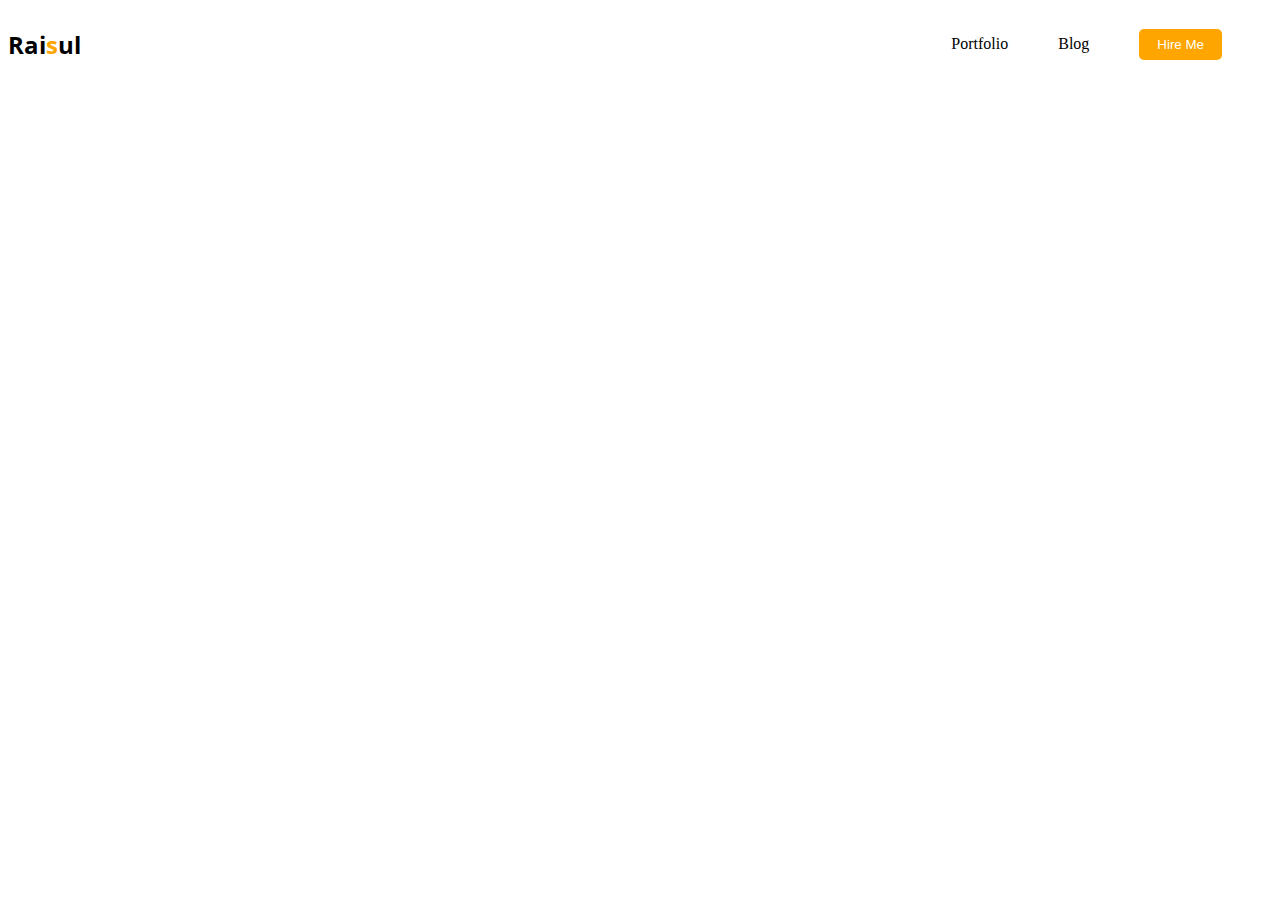
==== home.html @ 1bb80752 "updated" ====
<!DOCTYPE html>
<html lang="en">
<head>
    <meta charset="UTF-8">
    <meta name="viewport" content="width=device-width, initial-scale=1.0">
    <title>Web Development Portfolio</title>
    <link rel="stylesheet" href="home.css">
    <link rel="preconnect" href="https://fonts.googleapis.com">
<link rel="preconnect" href="https://fonts.gstatic.com" crossorigin>
<link href="https://fonts.googleapis.com/css2?family=Mooli&family=Open+Sans:wght@800&display=swap" rel="stylesheet">
</head>
<body>
    <header>
        <h2>Rai<span>s</span>ul</h2>
        <nav>
            <ul>
                <li>Portfolio</li>
                <li>Blog</li>
                <li><button>Hire Me</button></li>
            </ul>
        </nav>
    </header>
    <main>

    </main>
    <footer>

    </footer>
</body>
</html>
---- home.css ----
body{
    
}
header{
    display: flex;
    justify-content: space-between;
    align-items: center;
}
h2{
    font-family: 'Mooli', sans-serif;
    font-family: 'Open Sans', sans-serif;
    font-weight: 800px;
}
nav ul li{
    list-style: none;
    margin-right: 50px;
    
}
nav ul{
    display: flex;
    align-items: center;
    /* margin-right: 20px; */
}
span{
    color: orange;
}
button{
    background-color: orange;
    border-radius: 5px;
    border: 0;
    color: white;
    padding: 8px 18px 8px 18px;
}
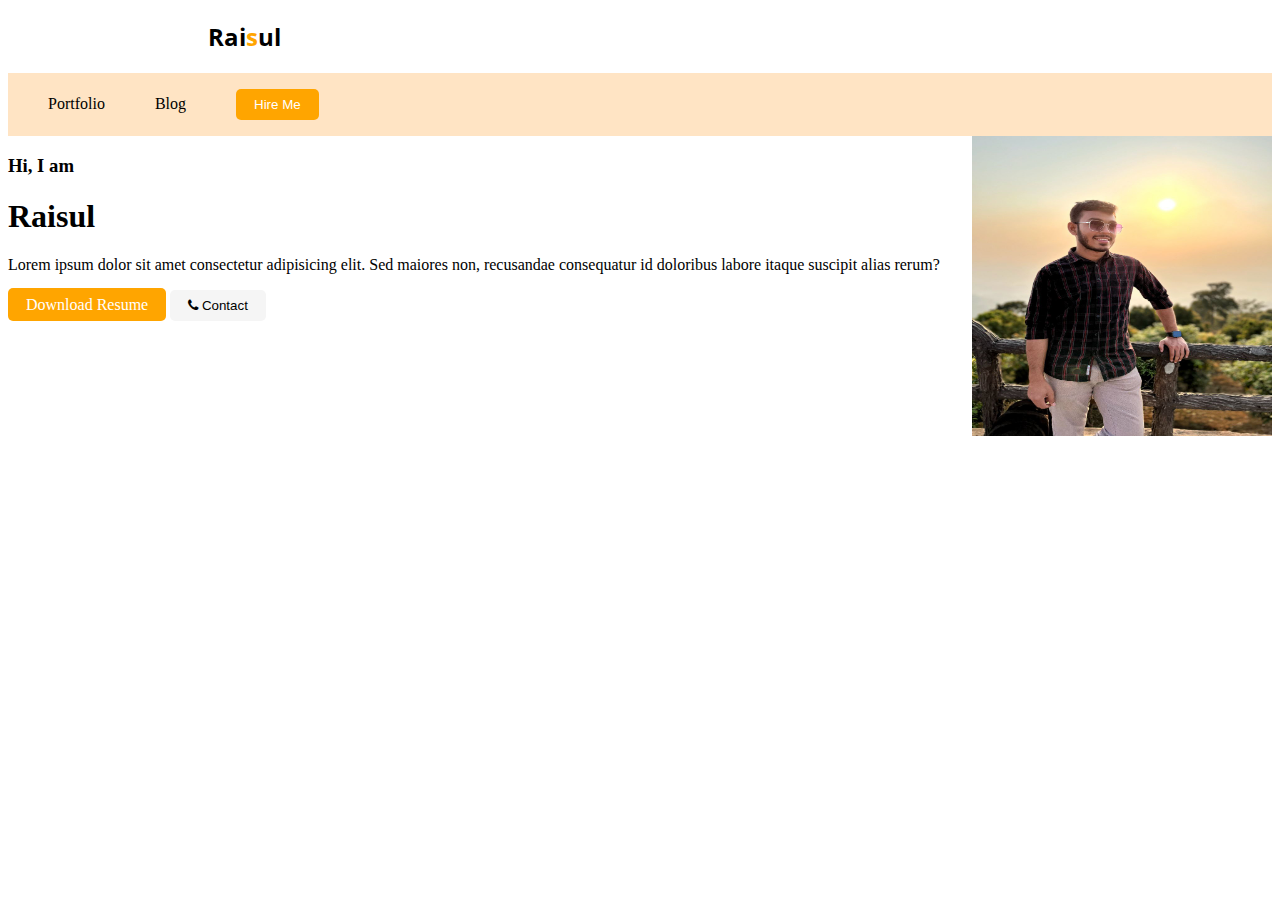
==== commit db9df48f: "updated" ====
--- a/home.html
+++ b/home.html
@@ -8,9 +8,10 @@
     <link rel="preconnect" href="https://fonts.googleapis.com">
 <link rel="preconnect" href="https://fonts.gstatic.com" crossorigin>
 <link href="https://fonts.googleapis.com/css2?family=Mooli&family=Open+Sans:wght@800&display=swap" rel="stylesheet">
+<link rel="stylesheet" href="https://cdnjs.cloudflare.com/ajax/libs/font-awesome/4.7.0/css/font-awesome.min.css">
 </head>
 <body>
-    <header>
+    <header class="header">
         <h2>Rai<span>s</span>ul</h2>
         <nav>
             <ul>
@@ -19,6 +20,16 @@
                 <li><button>Hire Me</button></li>
             </ul>
         </nav>
+        <div class="banner">
+            <div>
+                <h3>Hi, I am</h3>
+                <h1>Raisul</h1>
+                <p>Lorem ipsum dolor sit amet consectetur adipisicing elit. Sed maiores non, recusandae consequatur id doloribus labore itaque suscipit alias rerum?</p>
+                <a href="MD_RAISUL_ISLAM_CV.pdf" download target="_blank">Download Resume</a>
+                <button class="contact-btn"><i class="fa fa-phone"></i> Contact</button>
+            </div>
+            <img src="My_Photo.jpg">
+        </div>
     </header>
     <main>
 
--- a/home.css
+++ b/home.css
@@ -1,15 +1,17 @@
 body{
     
 }
-header{
+nav{
     display: flex;
     justify-content: space-between;
     align-items: center;
+    background-color: bisque;
 }
 h2{
     font-family: 'Mooli', sans-serif;
     font-family: 'Open Sans', sans-serif;
     font-weight: 800px;
+    margin-left: 200px;
 }
 nav ul li{
     list-style: none;
@@ -24,10 +26,26 @@
 span{
     color: orange;
 }
-button{
+button, a{
     background-color: orange;
     border-radius: 5px;
     border: 0;
     color: white;
     padding: 8px 18px 8px 18px;
+    text-decoration: none;
+}
+.contact-btn{
+    background-color: whitesmoke;
+    color: black;
+    border-radius: 5px;
+    border: 0;
+    padding: 8px 18px 8px 18px;
+}
+img{
+    height: 300px;
+    width: 300px;
+}
+.banner{
+    display: flex;
+    justify-content: space-between;
 }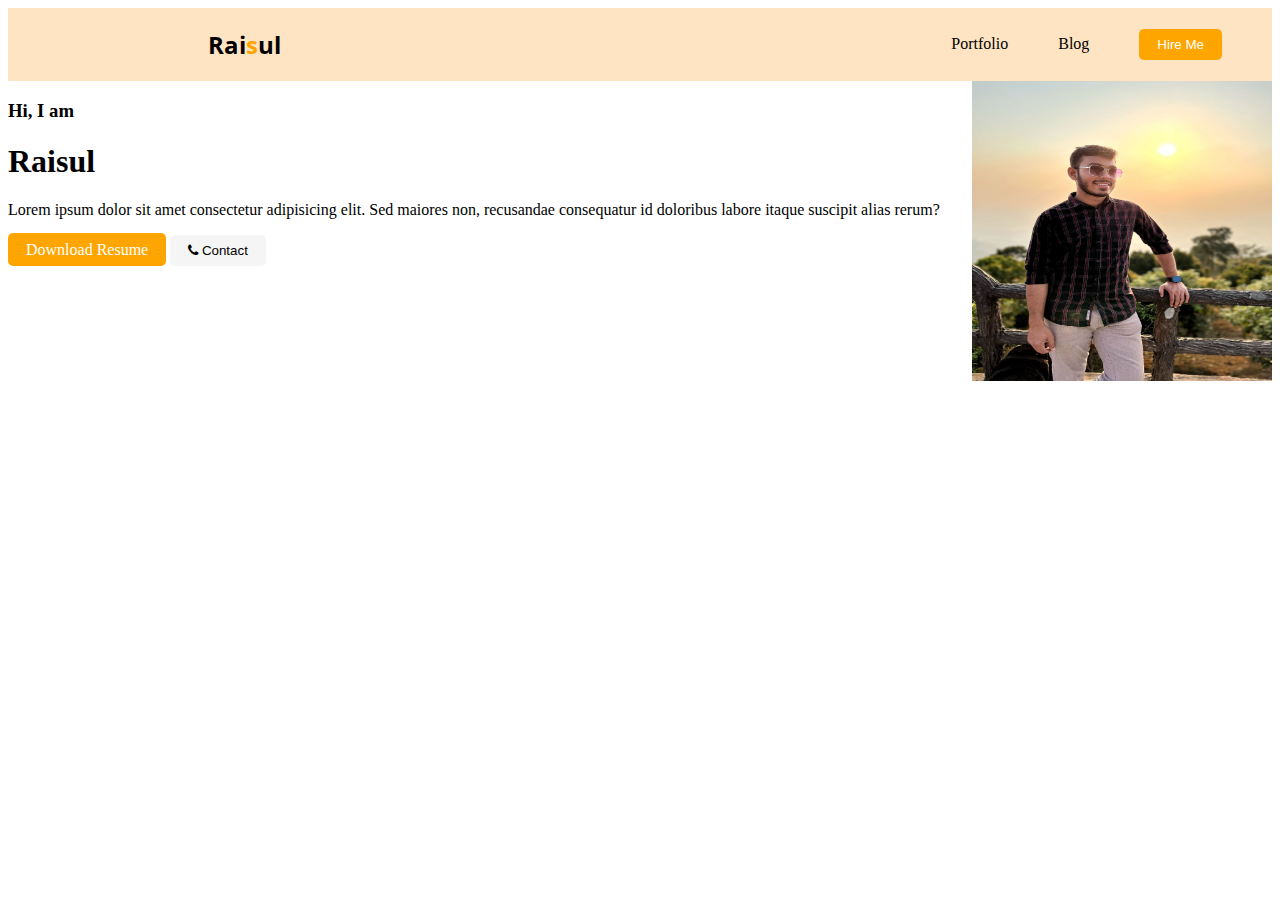
==== commit fa61410a: "updated" ====
--- a/home.html
+++ b/home.html
@@ -12,8 +12,9 @@
 </head>
 <body>
     <header class="header">
-        <h2>Rai<span>s</span>ul</h2>
+        
         <nav>
+            <h2>Rai<span>s</span>ul</h2>
             <ul>
                 <li>Portfolio</li>
                 <li>Blog</li>
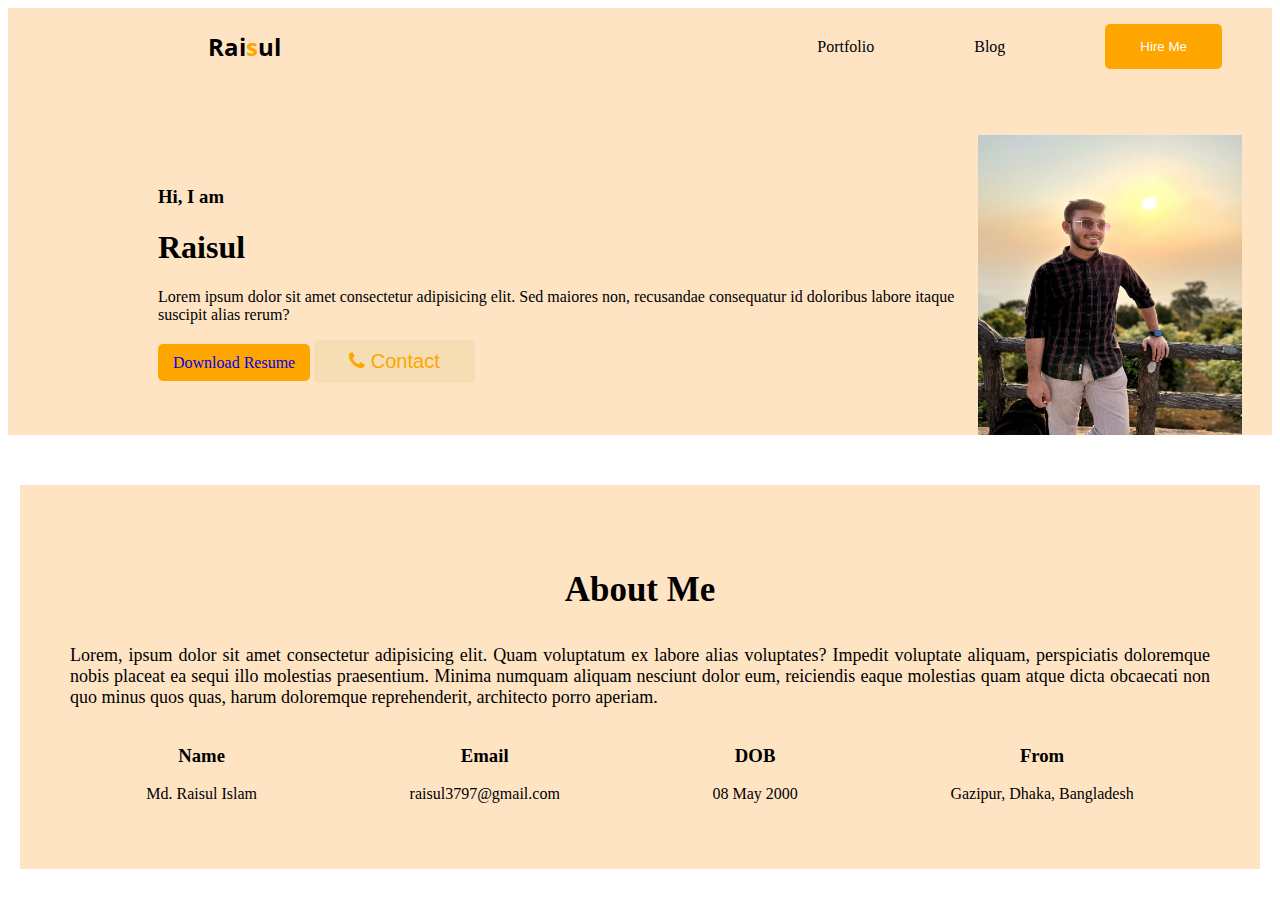
==== commit 899465b3: "updated" ====
--- a/home.html
+++ b/home.html
@@ -33,7 +33,29 @@
         </div>
     </header>
     <main>
-
+        <section class="main">
+            <h3 class="about">About Me</h3>
+            <p class="description">Lorem, ipsum dolor sit amet consectetur adipisicing elit. Quam voluptatum ex labore alias voluptates? Impedit voluptate aliquam, perspiciatis doloremque nobis placeat ea sequi illo molestias praesentium. Minima numquam aliquam nesciunt dolor eum, reiciendis eaque molestias quam atque dicta obcaecati non quo minus quos quas, harum doloremque reprehenderit, architecto porro aperiam.</p>
+            <div class="main2">
+                <div class="about-info">
+                    <h3 class="info-title">Name</h3>
+                    <p class="info-description">Md. Raisul Islam</p>
+                </div>
+                <div class="about-info">
+                    <h3 class="info-title">Email</h3>
+                    <p class="info-description">raisul3797@gmail.com</p>
+                </div>
+                <div class="about-info">
+                    <h3 class="info-title">DOB</h3>
+                    <p class="info-description">08 May 2000</p>
+                </div>
+                <div class="about-info">
+                    <h3 class="info-title">From</h3>
+                    <p class="info-description">Gazipur, Dhaka, Bangladesh</p>
+                </div>
+            </div>
+        </section>
+       
     </main>
     <footer>
 
--- a/home.css
+++ b/home.css
@@ -1,5 +1,8 @@
 body{
     
+}
+header{
+    margin-bottom: 50px;
 }
 nav{
     display: flex;
@@ -15,7 +18,7 @@
 }
 nav ul li{
     list-style: none;
-    margin-right: 50px;
+    margin: 0 50px;
     
 }
 nav ul{
@@ -26,26 +29,70 @@
 span{
     color: orange;
 }
-button, a{
+a{
+    text-decoration: none;
+    background-color: orange;
+    padding: 10px 15px;
+    border-radius: 5px;
+}
+button{
     background-color: orange;
     border-radius: 5px;
     border: 0;
     color: white;
-    padding: 8px 18px 8px 18px;
-    text-decoration: none;
+    padding: 15px 35px;
+    text-decoration: none; 
 }
 .contact-btn{
-    background-color: whitesmoke;
-    color: black;
+    color: orange;
+    background-color: wheat;
     border-radius: 5px;
     border: 0;
-    padding: 8px 18px 8px 18px;
+    padding: 10px 35px;
+    font-size: 20px;
 }
 img{
     height: 300px;
     width: 300px;
+    margin-top: 20px;
 }
 .banner{
+    background-color: bisque;
     display: flex;
+    align-items: center;
     justify-content: space-between;
+    padding: 30px 30px 0 150px;
+}
+.about{
+    text-align: center;
+    font-size: 35px;
+}
+.description{
+    font-size: 18PX;
+    text-align: justify;
+    
+}
+
+.main{
+    /* margin: 130px 0; */
+    max-width: 1140px;
+    background-color: bisque;
+    
+    align-items: center;
+    justify-content: center;
+    margin: 0 auto;
+    padding: 50px;
+}
+main{
+    margin: 0 auto;
+}
+.main2{
+    display: flex;
+    justify-content: space-around;
+}
+.info-title{
+    text-align: center;
+}
+.info-description{
+    font-weight: 700px;
 }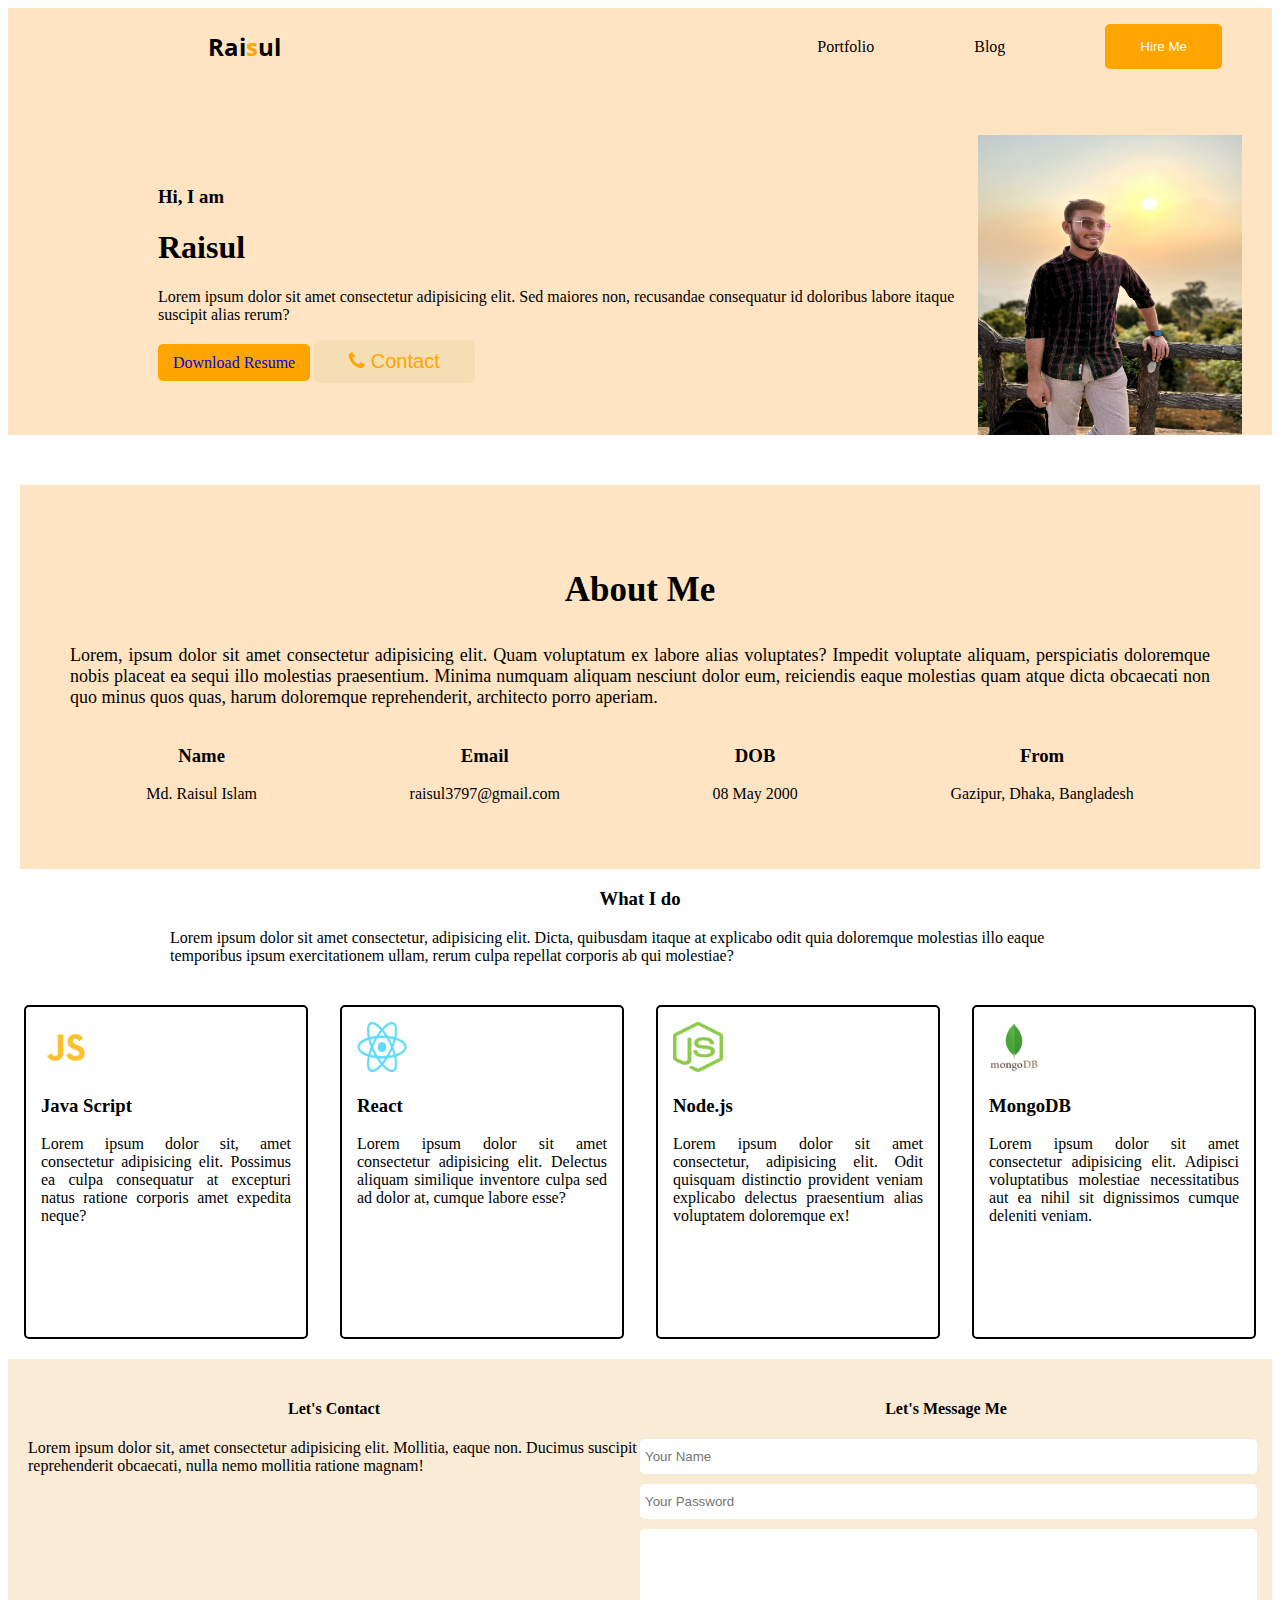
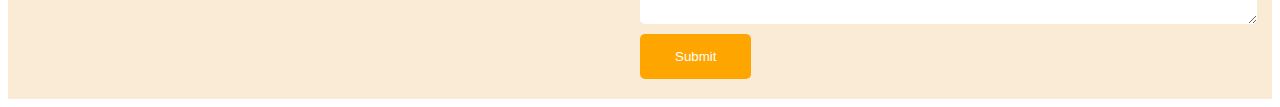
==== commit ccbf6b19: "updated" ====
--- a/home.html
+++ b/home.html
@@ -53,12 +53,51 @@
                     <h3 class="info-title">From</h3>
                     <p class="info-description">Gazipur, Dhaka, Bangladesh</p>
                 </div>
+            </div>            
+        </section>
+        <div class="main3">
+            <h3 class="what">What I do</h3>
+            <p  id="main3">Lorem ipsum dolor sit amet consectetur, adipisicing elit. Dicta, quibusdam itaque at explicabo odit quia doloremque molestias illo eaque temporibus ipsum exercitationem ullam, rerum culpa repellat corporis ab qui molestiae?</p>
+        </div>
+        <div class="main4">
+            <div class="sub-main">
+                <img src="js.png" id="img1">
+                <h3 class="skills">Java Script</h3>
+                <p class="para">Lorem ipsum dolor sit, amet consectetur adipisicing elit. Possimus ea culpa consequatur at excepturi natus ratione corporis amet expedita neque?</p>
             </div>
-        </section>
-       
+            <div class="sub-main">
+                <img src="React.png" id="img2">
+                <h3 class="skills">React</h3>
+                <p class="para">Lorem ipsum dolor sit amet consectetur adipisicing elit. Delectus aliquam similique inventore culpa sed ad dolor at, cumque labore esse?</p>
+            </div>
+            <div class="sub-main">
+                <img src="node-js.png" id="img3">
+                <h3 class="skills">Node.js</h3>
+                <p class="para">Lorem ipsum dolor sit amet consectetur, adipisicing elit. Odit quisquam distinctio provident veniam explicabo delectus praesentium alias voluptatem doloremque ex!</p>
+            </div>
+            <div class="sub-main">
+                <img src="mongodb.png" id="img4">
+                <h3 class="skills">MongoDB</h3>
+                <p class="para">Lorem ipsum dolor sit amet consectetur adipisicing elit. Adipisci voluptatibus molestiae necessitatibus aut ea nihil sit dignissimos cumque deleniti veniam.</p>
+            </div>
+        </div>
     </main>
     <footer>
-
+        <div class="footer">
+            <div class="footer-left">
+                <h4>Let's Contact</h4>
+                <p>Lorem ipsum dolor sit, amet consectetur adipisicing elit. Mollitia, eaque non. Ducimus suscipit reprehenderit obcaecati, nulla nemo mollitia ratione magnam!</p>
+            </div>
+            <div class="footer-right">
+                <h4>Let's Message Me</h4>
+                <form action="">
+                    <input type="text" placeholder="Your Name">
+                    <input type="password" placeholder="Your Password">
+                    <textarea name="" id="" cols="21" rows="5"></textarea>
+                    <button type="submit">Submit</button>
+                </form>
+            </div>
+        </div>
     </footer>
 </body>
 </html>--- a/home.css
+++ b/home.css
@@ -95,4 +95,59 @@
 }
 .info-description{
     font-weight: 700px;
+}
+#main3{
+    max-width: 940px;
+    margin: 0 auto;
+}
+.what{
+    text-align: center;
+}
+#img1,#img2,#img3,#img4{
+    height: 50px;
+    width: 50px;
+    justify-content: center;
+    align-items: center;
+    margin: 0 auto;
+}
+.sub-main{
+    height: 300px;
+    width: 250px;
+    border: 2px solid black;
+    border-radius: 5px;
+    padding: 15px;
+    gap: 24px;
+}
+.main4{
+    margin-top: 40px;
+    display: flex;
+    justify-content: space-around;
+}
+.para{
+    text-align: justify;
+   
+}
+.footer{
+    display: flex;
+    margin-top: 20px;
+    background-color: antiquewhite;
+    justify-content: space-between;
+    padding: 20px;
+}
+.footer-right{
+    width: 50%;
+}
+.footer-left{
+    width: 50%;
+}
+h4{
+    text-align: center;
+}
+input, textarea{
+    display: block;
+    margin-bottom: 10px;
+    width: 100%;
+    padding: 10px 0 10px 5px ;
+    border: 0;
+    border-radius: 5px;
 }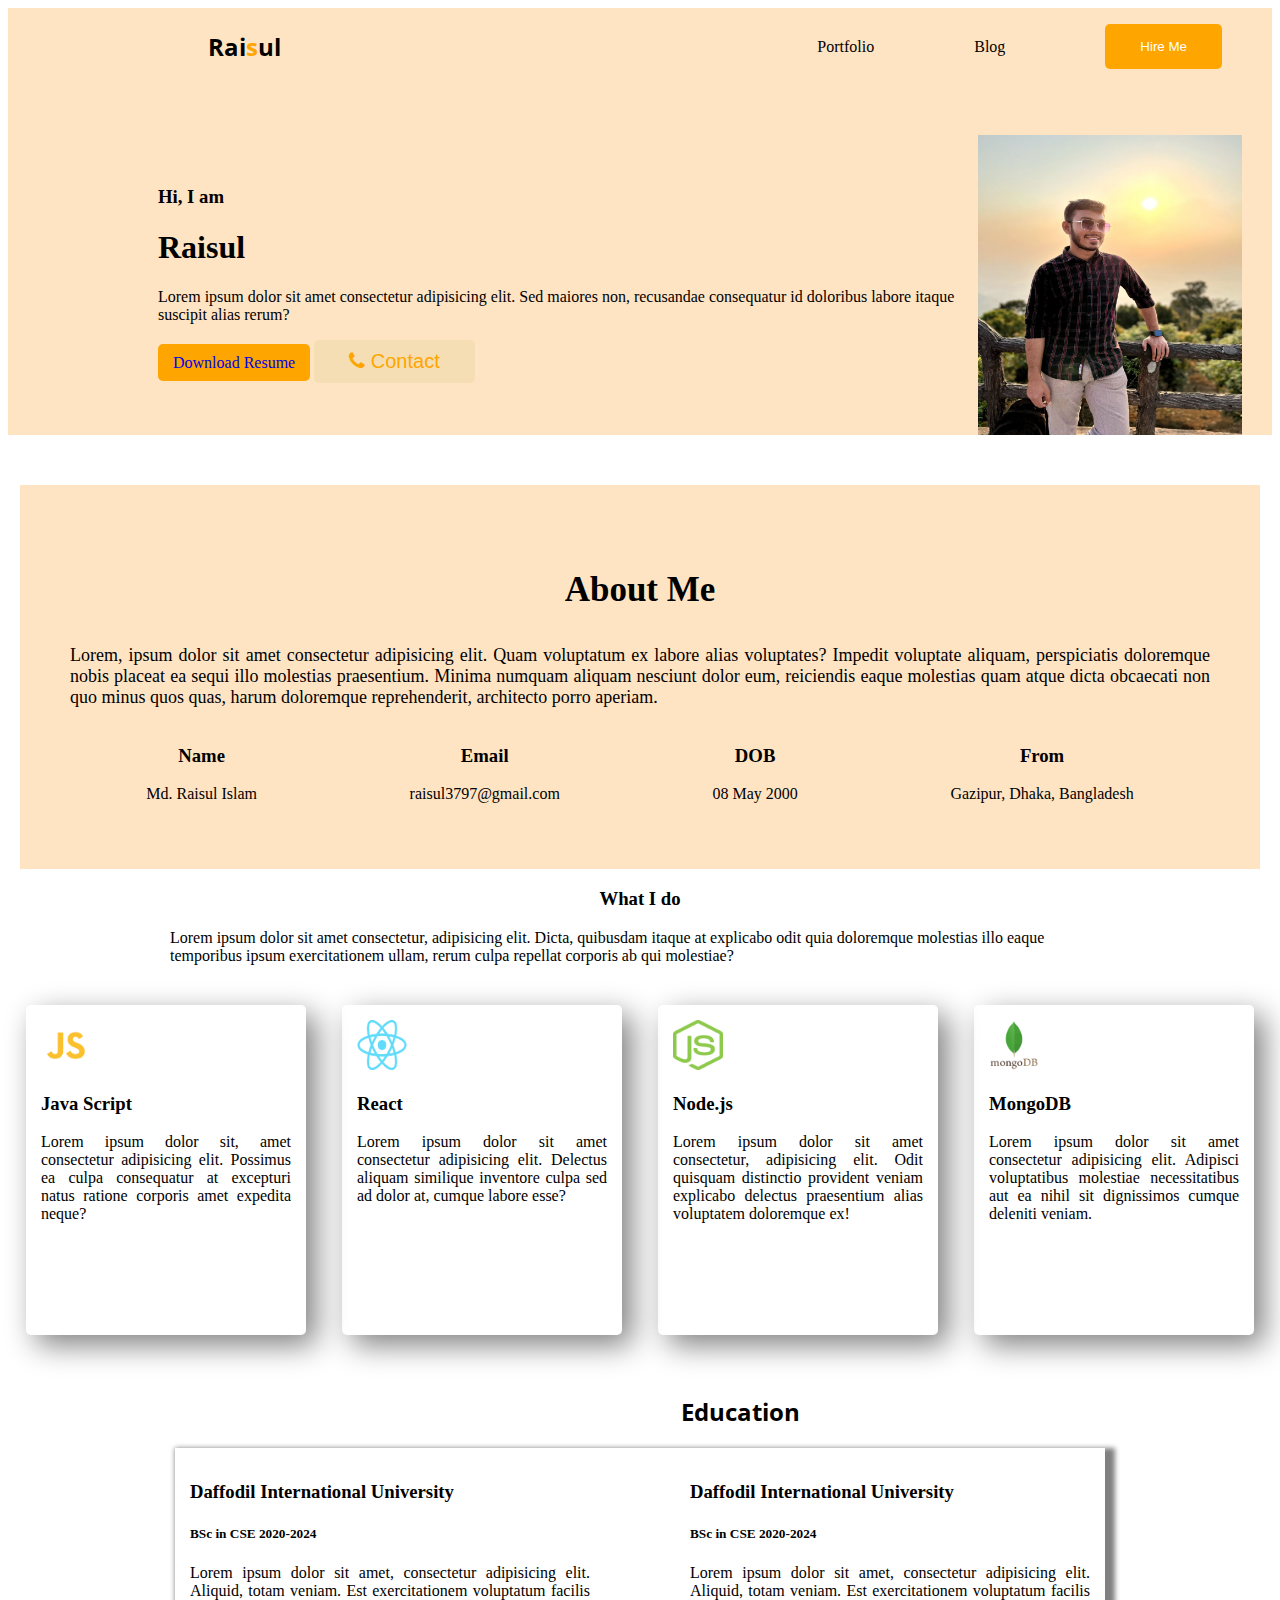
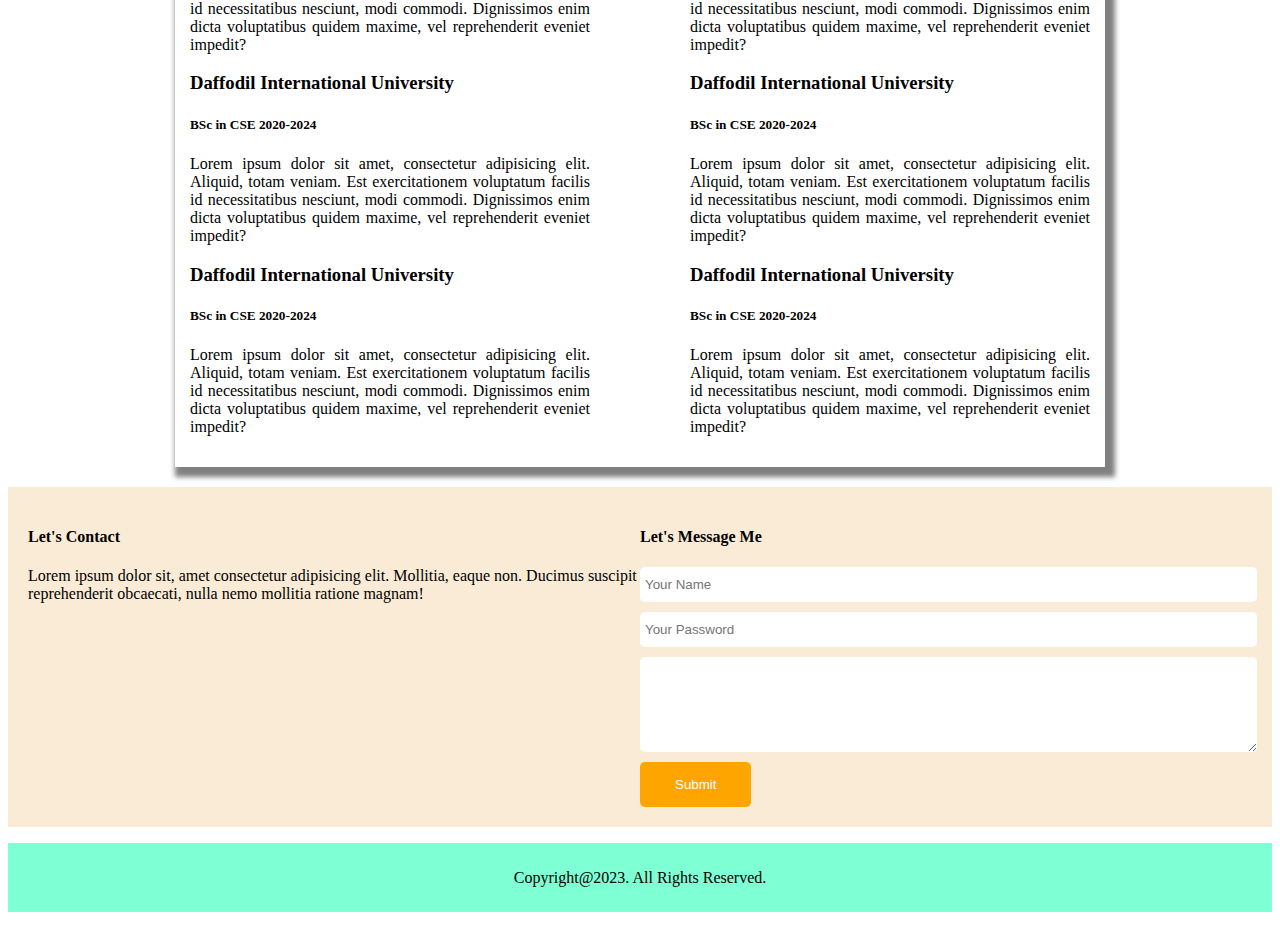
==== commit 29212d95: "updated" ====
--- a/home.html
+++ b/home.html
@@ -81,6 +81,44 @@
                 <p class="para">Lorem ipsum dolor sit amet consectetur adipisicing elit. Adipisci voluptatibus molestiae necessitatibus aut ea nihil sit dignissimos cumque deleniti veniam.</p>
             </div>
         </div>
+        <h2 class="edu">Education</h2>
+        <section class="education">
+            
+            <div class="main5">
+                <div class="left">
+                    <h3 class="institute">Daffodil International University</h3>
+                    <h5 class="degree">BSc in CSE 2020-2024</h5>
+                    <p class="des">Lorem ipsum dolor sit amet, consectetur adipisicing elit. Aliquid, totam veniam. Est exercitationem voluptatum facilis id necessitatibus nesciunt, modi commodi. Dignissimos enim dicta voluptatibus quidem maxime, vel reprehenderit eveniet impedit?</p>
+                </div>
+                <div class="left">
+                    <h3 class="institute">Daffodil International University</h3>
+                    <h5 class="degree">BSc in CSE 2020-2024</h5>
+                    <p class="des">Lorem ipsum dolor sit amet, consectetur adipisicing elit. Aliquid, totam veniam. Est exercitationem voluptatum facilis id necessitatibus nesciunt, modi commodi. Dignissimos enim dicta voluptatibus quidem maxime, vel reprehenderit eveniet impedit?</p>
+                </div>
+                <div class="left">
+                    <h3 class="institute">Daffodil International University</h3>
+                    <h5 class="degree">BSc in CSE 2020-2024</h5>
+                    <p class="des">Lorem ipsum dolor sit amet, consectetur adipisicing elit. Aliquid, totam veniam. Est exercitationem voluptatum facilis id necessitatibus nesciunt, modi commodi. Dignissimos enim dicta voluptatibus quidem maxime, vel reprehenderit eveniet impedit?</p>
+                </div>
+            </div>
+            <div class="main6">
+                <div class="right">
+                    <h3 class="institute">Daffodil International University</h3>
+                    <h5 class="degree">BSc in CSE 2020-2024</h5>
+                    <p class="des">Lorem ipsum dolor sit amet, consectetur adipisicing elit. Aliquid, totam veniam. Est exercitationem voluptatum facilis id necessitatibus nesciunt, modi commodi. Dignissimos enim dicta voluptatibus quidem maxime, vel reprehenderit eveniet impedit?</p>
+                </div>
+                <div class="right">
+                    <h3 class="institute">Daffodil International University</h3>
+                    <h5 class="degree">BSc in CSE 2020-2024</h5>
+                    <p class="des">Lorem ipsum dolor sit amet, consectetur adipisicing elit. Aliquid, totam veniam. Est exercitationem voluptatum facilis id necessitatibus nesciunt, modi commodi. Dignissimos enim dicta voluptatibus quidem maxime, vel reprehenderit eveniet impedit?</p>
+                </div>
+                <div class="right">
+                    <h3 class="institute">Daffodil International University</h3>
+                    <h5 class="degree">BSc in CSE 2020-2024</h5>
+                    <p class="des">Lorem ipsum dolor sit amet, consectetur adipisicing elit. Aliquid, totam veniam. Est exercitationem voluptatum facilis id necessitatibus nesciunt, modi commodi. Dignissimos enim dicta voluptatibus quidem maxime, vel reprehenderit eveniet impedit?</p>
+                </div>
+            </div>
+        </section>
     </main>
     <footer>
         <div class="footer">
@@ -98,6 +136,7 @@
                 </form>
             </div>
         </div>
+        <p class="last">Copyright@2023. All Rights Reserved.</p>
     </footer>
 </body>
 </html>--- a/home.css
+++ b/home.css
@@ -113,10 +113,13 @@
 .sub-main{
     height: 300px;
     width: 250px;
-    border: 2px solid black;
+    /* border: 2px solid black; */
+    border: 0;
+    box-shadow: 10px 10px 30px grey;
     border-radius: 5px;
     padding: 15px;
     gap: 24px;
+    margin-bottom: 40px;
 }
 .main4{
     margin-top: 40px;
@@ -140,9 +143,9 @@
 .footer-left{
     width: 50%;
 }
-h4{
+/* h4{
     text-align: center;
-}
+} */
 input, textarea{
     display: block;
     margin-bottom: 10px;
@@ -150,4 +153,31 @@
     padding: 10px 0 10px 5px ;
     border: 0;
     border-radius: 5px;
+}
+.education{
+    display: flex;
+    justify-content: center;
+    align-items: center;
+    gap: 100px;
+    width: 900px;
+    margin: 0 auto;
+    box-shadow: 5px 5px 5px 5px grey;
+    padding: 15px;
+}
+.edu{
+    text-align: center;
+}
+.main5{
+    width: 50%;
+}
+.main6{
+    width: 50%;
+}
+.des{
+    text-align: justify;
+}
+.last{
+    text-align: center;
+    background-color: aquamarine;
+    padding: 2%;
 }